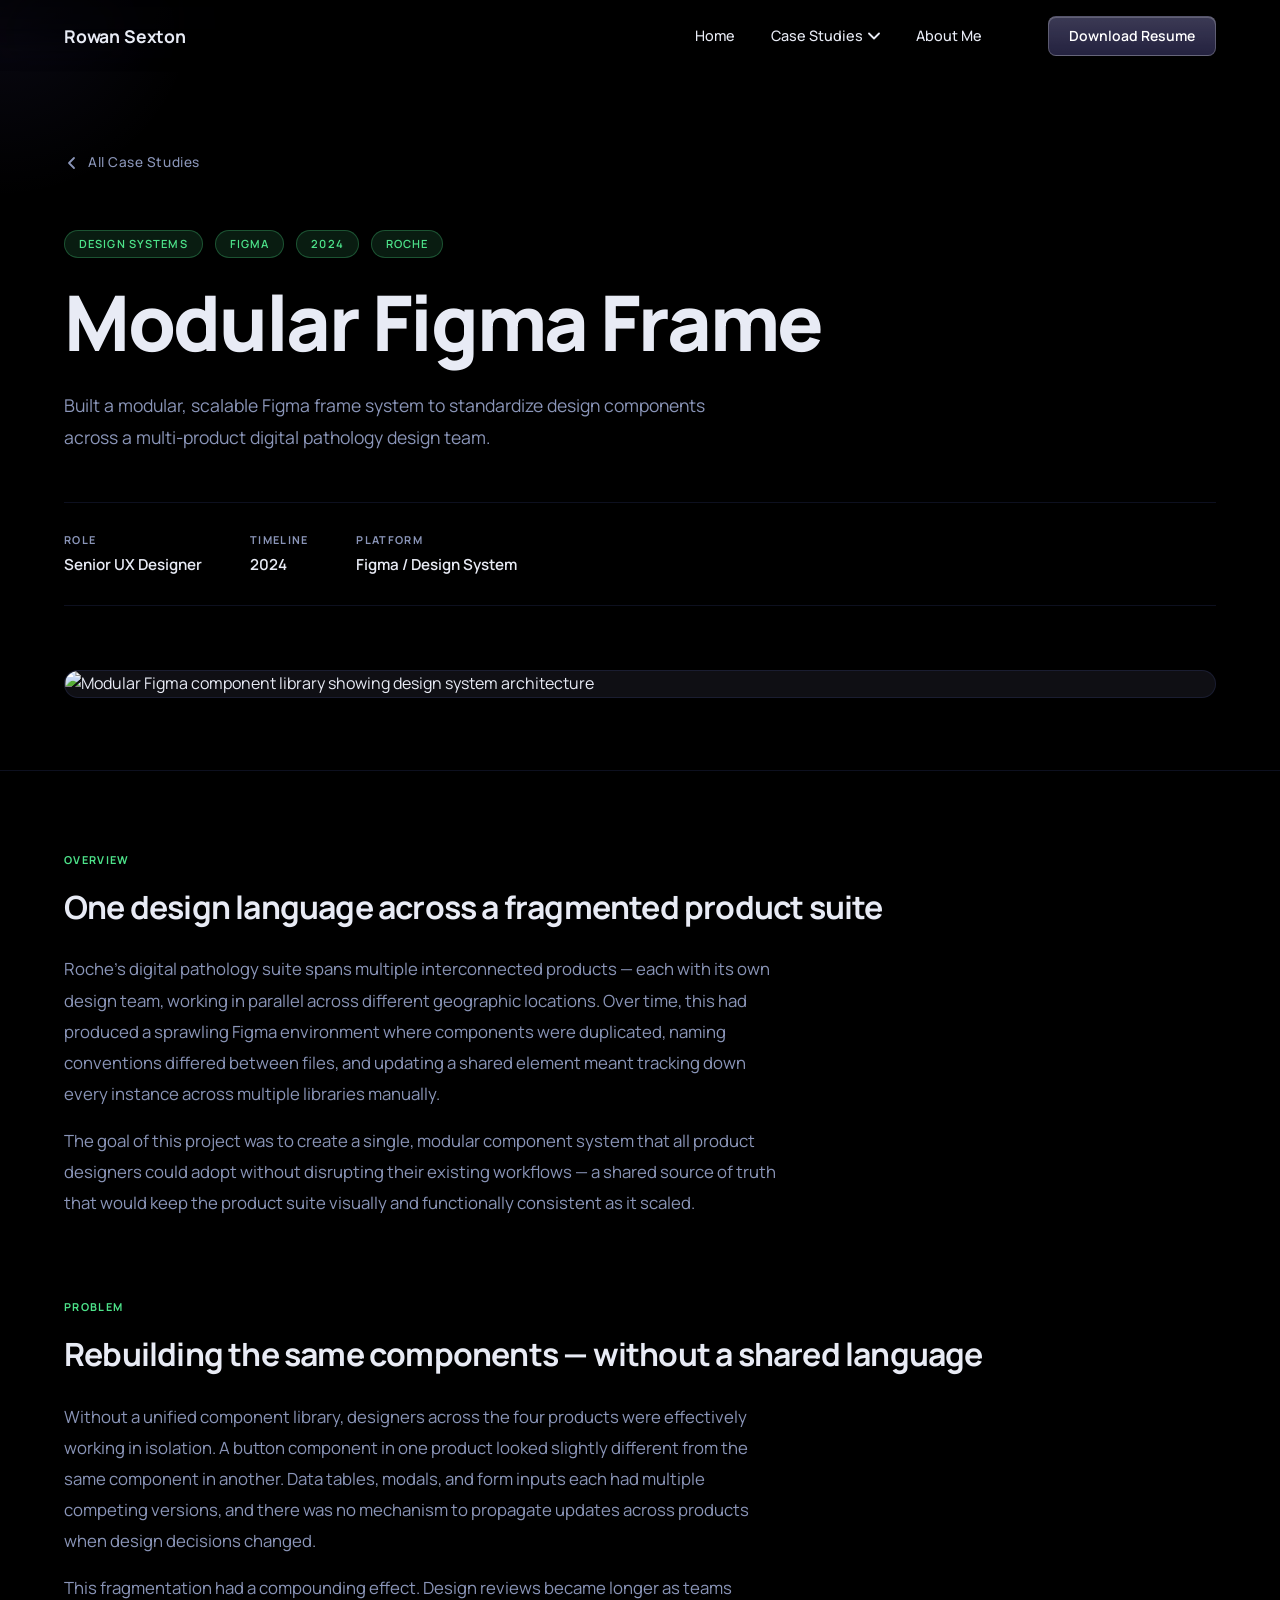
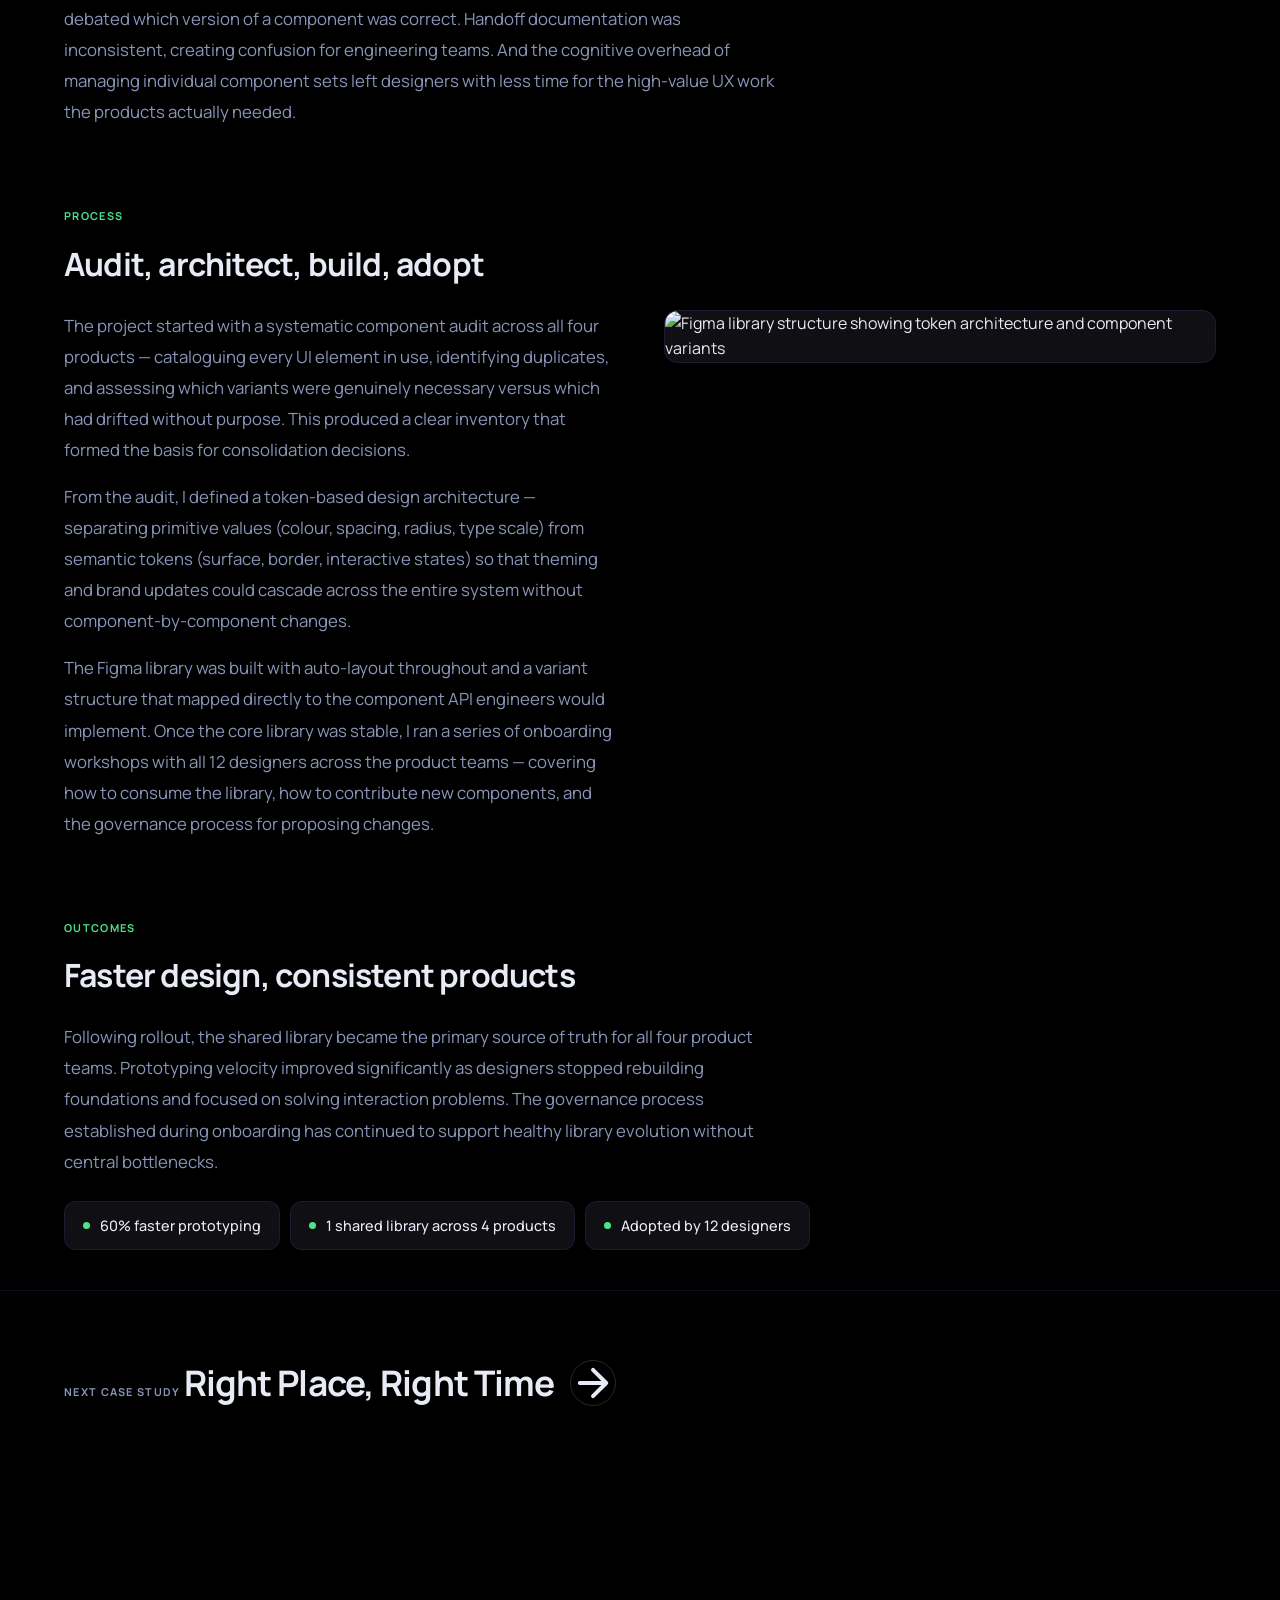
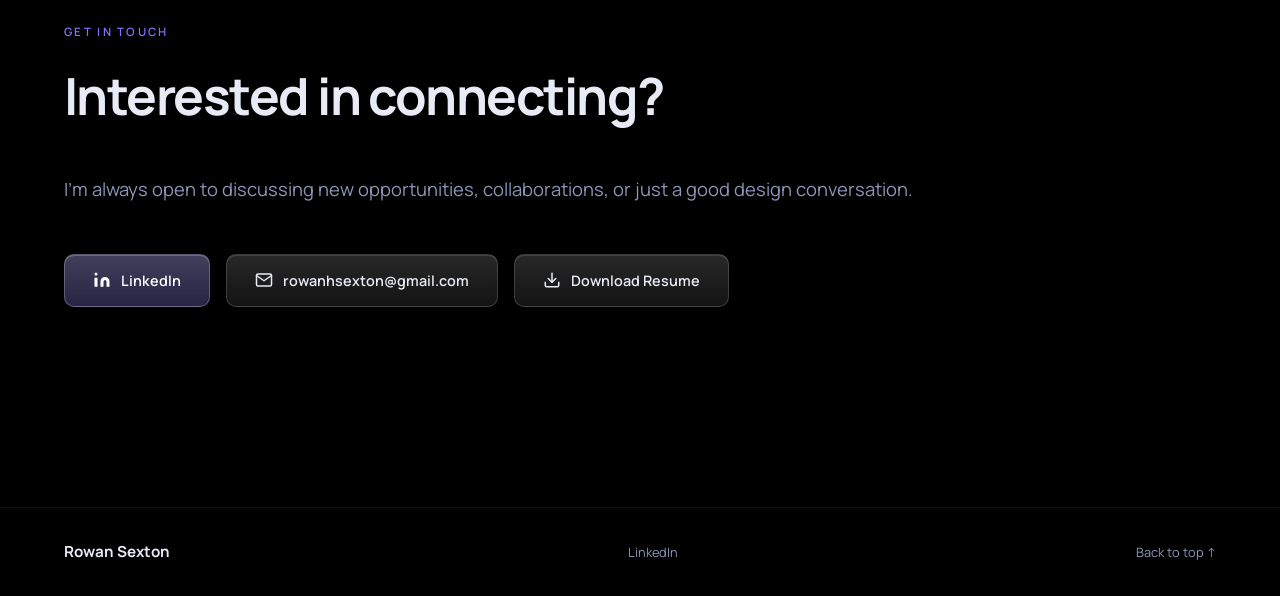
==== cs-modular-figma.html @ 6fe4909d "Initial commit — Rowan Sexton portfolio website" ====
<!DOCTYPE html>
<html lang="en">
<head>
  <meta charset="UTF-8" />
  <meta name="viewport" content="width=device-width, initial-scale=1.0" />
  <title>Modular Figma Frame — Rowan Sexton</title>
  <link rel="preconnect" href="https://fonts.googleapis.com" />
  <link rel="preconnect" href="https://fonts.gstatic.com" crossorigin />
  <link href="https://fonts.googleapis.com/css2?family=Manrope:wght@300;400;500;600;700;800&display=swap" rel="stylesheet" />
  <link rel="stylesheet" href="style.css" />
</head>
<body style="--c: #4DE38A;">

  <!-- CURSOR GLOW -->
  <div class="cursor-glow" id="cursorGlow"></div>

  <!-- NAV -->
  <nav id="nav">
    <div class="nav-inner">
      <a href="index.html" class="nav-logo">Rowan Sexton</a>
      <ul class="nav-links">
        <li><a href="index.html" class="nav-link">Home</a></li>
        <li class="nav-dropdown-wrapper">
          <a href="index.html#case-studies" class="nav-link nav-dropdown-trigger active">
            Case Studies
            <svg class="dropdown-chevron" width="12" height="8" viewBox="0 0 12 8" fill="none">
              <path d="M1 1.5l5 5 5-5" stroke="currentColor" stroke-width="1.8" stroke-linecap="round" stroke-linejoin="round"/>
            </svg>
          </a>
          <div class="nav-dropdown">
            <div class="dropdown-inner">
              <a href="cs-roche-image-viewer.html" class="dropdown-item">
                <div class="dropdown-dot" style="background:#7C72FF;"></div>
                <div>
                  <span class="dropdown-item-label">Roche Image Viewer</span>
                  <span class="dropdown-item-meta">UX Leadership · Digital Pathology</span>
                </div>
              </a>
              <a href="cs-modular-figma.html" class="dropdown-item">
                <div class="dropdown-dot" style="background:#4DE38A;"></div>
                <div>
                  <span class="dropdown-item-label">Modular Figma Frame</span>
                  <span class="dropdown-item-meta">Design Systems · Figma</span>
                </div>
              </a>
              <a href="cs-right-place-right-time.html" class="dropdown-item">
                <div class="dropdown-dot" style="background:#00C9F5;"></div>
                <div>
                  <span class="dropdown-item-label">Right Place, Right Time</span>
                  <span class="dropdown-item-meta">Interaction Design · Safety</span>
                </div>
              </a>
              <a href="cs-algorithm-workflows.html" class="dropdown-item">
                <div class="dropdown-dot" style="background:#A09CFF;"></div>
                <div>
                  <span class="dropdown-item-label">Algorithm Workflows</span>
                  <span class="dropdown-item-meta">UX Research · Digital Pathology</span>
                </div>
              </a>
            </div>
          </div>
        </li>
        <li><a href="about.html" class="nav-link">About Me</a></li>
      </ul>
      <a href="https://www.rowanhsexton.com/s/UX-Design-Consultant-Resume-UPDATED-2025-no-pw-7.pdf" target="_blank" rel="noopener" class="btn-resume">Download Resume</a>
      <button class="nav-burger" aria-label="Open menu" id="burger">
        <span></span><span></span><span></span>
      </button>
    </div>
    <div id="navProgress"></div>
    <div class="mobile-menu" id="mobileMenu">
      <a href="index.html" class="mobile-link">Home</a>
      <button class="mobile-link mobile-dropdown-toggle" id="mobileDropdownToggle">
        Case Studies
        <svg class="dropdown-chevron" width="12" height="8" viewBox="0 0 12 8" fill="none">
          <path d="M1 1.5l5 5 5-5" stroke="currentColor" stroke-width="1.8" stroke-linecap="round" stroke-linejoin="round"/>
        </svg>
      </button>
      <div class="mobile-dropdown-list" id="mobileDropdownList">
        <a href="cs-roche-image-viewer.html" class="mobile-sub-link">Roche Image Viewer</a>
        <a href="cs-modular-figma.html" class="mobile-sub-link">Modular Figma Frame</a>
        <a href="cs-right-place-right-time.html" class="mobile-sub-link">Right Place, Right Time</a>
        <a href="cs-algorithm-workflows.html" class="mobile-sub-link">Algorithm Workflows</a>
      </div>
      <a href="about.html" class="mobile-link">About Me</a>
      <a href="https://www.rowanhsexton.com/s/UX-Design-Consultant-Resume-UPDATED-2025-no-pw-7.pdf" target="_blank" rel="noopener" class="mobile-link mobile-resume-link">Download Resume</a>
    </div>
  </nav>

  <main>

    <!-- HERO -->
    <section class="cs-detail-hero">
      <a href="index.html#case-studies" class="cs-detail-back">
        <svg width="16" height="16" viewBox="0 0 16 16" fill="none">
          <path d="M10 3L5 8l5 5" stroke="currentColor" stroke-width="1.8" stroke-linecap="round" stroke-linejoin="round"/>
        </svg>
        All Case Studies
      </a>

      <div class="cs-detail-meta">
        <span class="cs-detail-tag">Design Systems</span>
        <span class="cs-detail-tag">Figma</span>
        <span class="cs-detail-tag">2024</span>
        <span class="cs-detail-tag">Roche</span>
      </div>

      <h1 class="cs-detail-title">Modular Figma Frame</h1>
      <p class="cs-detail-summary">Built a modular, scalable Figma frame system to standardize design components across a multi-product digital pathology design team.</p>

      <div class="cs-detail-stats">
        <div class="cs-detail-stat">
          <span class="cs-detail-stat-label">Role</span>
          <span class="cs-detail-stat-value">Senior UX Designer</span>
        </div>
        <div class="cs-detail-stat">
          <span class="cs-detail-stat-label">Timeline</span>
          <span class="cs-detail-stat-value">2024</span>
        </div>
        <div class="cs-detail-stat">
          <span class="cs-detail-stat-label">Platform</span>
          <span class="cs-detail-stat-value">Figma / Design System</span>
        </div>
      </div>

      <div class="cs-detail-hero-img">
        <img src="https://images.squarespace-cdn.com/content/v1/60b06e9e00df1646f49b349d/2e347240-c70a-4631-8e8d-63bcf49ab799/modular-figmaimage3.png" alt="Modular Figma component library showing design system architecture" />
      </div>
    </section>

    <!-- BODY -->
    <div class="cs-detail-body">

      <!-- OVERVIEW -->
      <div class="cs-body-section reveal">
        <p class="cs-body-label">Overview</p>
        <h2 class="cs-body-title">One design language across a fragmented product suite</h2>
        <div class="cs-body-text">
          <p>Roche's digital pathology suite spans multiple interconnected products — each with its own design team, working in parallel across different geographic locations. Over time, this had produced a sprawling Figma environment where components were duplicated, naming conventions differed between files, and updating a shared element meant tracking down every instance across multiple libraries manually.</p>
          <p>The goal of this project was to create a single, modular component system that all product designers could adopt without disrupting their existing workflows — a shared source of truth that would keep the product suite visually and functionally consistent as it scaled.</p>
        </div>
      </div>

      <!-- PROBLEM -->
      <div class="cs-body-section reveal">
        <p class="cs-body-label">Problem</p>
        <h2 class="cs-body-title">Rebuilding the same components — without a shared language</h2>
        <div class="cs-body-text">
          <p>Without a unified component library, designers across the four products were effectively working in isolation. A button component in one product looked slightly different from the same component in another. Data tables, modals, and form inputs each had multiple competing versions, and there was no mechanism to propagate updates across products when design decisions changed.</p>
          <p>This fragmentation had a compounding effect. Design reviews became longer as teams debated which version of a component was correct. Handoff documentation was inconsistent, creating confusion for engineering teams. And the cognitive overhead of managing individual component sets left designers with less time for the high-value UX work the products actually needed.</p>
        </div>
      </div>

      <!-- PROCESS -->
      <div class="cs-body-section reveal">
        <p class="cs-body-label">Process</p>
        <h2 class="cs-body-title">Audit, architect, build, adopt</h2>
        <div class="cs-two-col">
          <div class="cs-body-text">
            <p>The project started with a systematic component audit across all four products — cataloguing every UI element in use, identifying duplicates, and assessing which variants were genuinely necessary versus which had drifted without purpose. This produced a clear inventory that formed the basis for consolidation decisions.</p>
            <p>From the audit, I defined a token-based design architecture — separating primitive values (colour, spacing, radius, type scale) from semantic tokens (surface, border, interactive states) so that theming and brand updates could cascade across the entire system without component-by-component changes.</p>
            <p>The Figma library was built with auto-layout throughout and a variant structure that mapped directly to the component API engineers would implement. Once the core library was stable, I ran a series of onboarding workshops with all 12 designers across the product teams — covering how to consume the library, how to contribute new components, and the governance process for proposing changes.</p>
          </div>
          <div class="cs-detail-img-block">
            <img src="https://images.squarespace-cdn.com/content/v1/60b06e9e00df1646f49b349d/2e347240-c70a-4631-8e8d-63bcf49ab799/modular-figmaimage3.png" alt="Figma library structure showing token architecture and component variants" />
          </div>
        </div>
      </div>

      <!-- OUTCOMES -->
      <div class="cs-body-section reveal">
        <p class="cs-body-label">Outcomes</p>
        <h2 class="cs-body-title">Faster design, consistent products</h2>
        <div class="cs-body-text">
          <p>Following rollout, the shared library became the primary source of truth for all four product teams. Prototyping velocity improved significantly as designers stopped rebuilding foundations and focused on solving interaction problems. The governance process established during onboarding has continued to support healthy library evolution without central bottlenecks.</p>
        </div>
        <div class="cs-outcomes">
          <div class="cs-outcome-pill">
            <span class="cs-outcome-dot"></span>
            60% faster prototyping
          </div>
          <div class="cs-outcome-pill">
            <span class="cs-outcome-dot"></span>
            1 shared library across 4 products
          </div>
          <div class="cs-outcome-pill">
            <span class="cs-outcome-dot"></span>
            Adopted by 12 designers
          </div>
        </div>
      </div>

    </div>

    <!-- NEXT CASE STUDY -->
    <div class="cs-next">
      <span class="cs-next-label">Next Case Study</span>
      <a href="cs-right-place-right-time.html" class="cs-next-link" style="--c: #00C9F5;">
        Right Place, Right Time
        <svg class="cs-next-arrow" width="20" height="20" viewBox="0 0 20 20" fill="none">
          <path d="M4 10h12M10 4l6 6-6 6" stroke="currentColor" stroke-width="1.8" stroke-linecap="round" stroke-linejoin="round"/>
        </svg>
      </a>
    </div>

  </main>

  <div class="page-content">

    <!-- CONTACT -->
    <section id="contact">
      <div class="contact-header">
        <p class="section-eyebrow">Get in touch</p>
        <h2>Interested in connecting?</h2>
      </div>
      <div class="contact-inner reveal">
        <p class="contact-sub">I'm always open to discussing new opportunities, collaborations, or just a good design conversation.</p>
        <div class="contact-links">
          <a href="http://LinkedIn.com/in/rowan-sexton" target="_blank" rel="noopener" class="contact-btn">
            <svg width="18" height="18" viewBox="0 0 24 24" fill="currentColor"><path d="M16 8a6 6 0 0 1 6 6v7h-4v-7a2 2 0 0 0-2-2 2 2 0 0 0-2 2v7h-4v-7a6 6 0 0 1 6-6z"/><rect x="2" y="9" width="4" height="12"/><circle cx="4" cy="4" r="2"/></svg>
            LinkedIn
          </a>
          <a href="mailto:rowanhsexton@gmail.com" class="contact-btn contact-btn--ghost">
            <svg width="18" height="18" viewBox="0 0 24 24" fill="none" stroke="currentColor" stroke-width="2" stroke-linecap="round" stroke-linejoin="round"><path d="M4 4h16c1.1 0 2 .9 2 2v12c0 1.1-.9 2-2 2H4c-1.1 0-2-.9-2-2V6c0-1.1.9-2 2-2z"/><polyline points="22,6 12,13 2,6"/></svg>
            rowanhsexton@gmail.com
          </a>
          <a href="https://www.rowanhsexton.com/s/UX-Design-Consultant-Resume-UPDATED-2025-no-pw-7.pdf" target="_blank" rel="noopener" class="contact-btn contact-btn--ghost">
            <svg width="18" height="18" viewBox="0 0 24 24" fill="none" stroke="currentColor" stroke-width="2" stroke-linecap="round" stroke-linejoin="round"><path d="M21 15v4a2 2 0 0 1-2 2H5a2 2 0 0 1-2-2v-4"/><polyline points="7 10 12 15 17 10"/><line x1="12" y1="15" x2="12" y2="3"/></svg>
            Download Resume
          </a>
        </div>
      </div>
    </section>

    <!-- FOOTER -->
    <footer id="footer">
      <div class="footer-inner">
        <span class="footer-logo">Rowan Sexton</span>
        <div class="footer-links">
          <a href="http://LinkedIn.com/in/rowan-sexton" target="_blank" rel="noopener" class="footer-social">LinkedIn</a>
        </div>
        <a href="#" class="footer-top">Back to top ↑</a>
      </div>
    </footer>

  </div>

  <script src="main.js"></script>
  <script>!function(){var u=window.UnicornStudio;if(u&&u.init){if(document.readyState==="loading"){document.addEventListener("DOMContentLoaded",function(){u.init()})}else{u.init()}}else{window.UnicornStudio={isInitialized:!1};var i=document.createElement("script");i.src="https://cdn.jsdelivr.net/gh/hiunicornstudio/unicornstudio.js@v2.1.4/dist/unicornStudio.umd.js",i.onload=function(){if(document.readyState==="loading"){document.addEventListener("DOMContentLoaded",function(){UnicornStudio.init()})}else{UnicornStudio.init()}},(document.head||document.body).appendChild(i)}}();</script>

</body>
</html>
---- style.css ----
/* =============================================
   ROWAN SEXTON — PORTFOLIO
   style.css
   ============================================= */

/* --- RESET & BASE --- */
*, *::before, *::after { box-sizing: border-box; margin: 0; padding: 0; }

:root {
  --bg:        #000000;
  --bg-card:   rgba(20,20,26,0.78);
  --bg-card2:  rgba(26,26,32,0.86);
  --border:    rgba(110,130,255,0.12);
  --text:      #E8EBF5;
  --text-muted:#8A95B8;
  --accent:    #7C72FF;
  --accent2:   #00C9F5;
  --accent3:   #4DE38A;
  --nav-h:     72px;
  --radius:    20px;
  --radius-sm: 12px;
  --transition:0.25s cubic-bezier(0.2,0,0,1);
  --spring:    0.6s cubic-bezier(0.16,1,0.3,1);
}

html { scroll-behavior: smooth; font-size: 16px; }

body {
  background: var(--bg);
  color: var(--text);
  font-family: 'Manrope', sans-serif;
  line-height: 1.6;
  overflow-x: hidden;
  -webkit-font-smoothing: antialiased;
}

/* Unicorn Studio scene — hero section background only */
.unicorn-bg {
  position: absolute;
  inset: 0;
  width: 100%;
  height: 100%;
  z-index: 0;
  pointer-events: all;
}

/* Hide Unicorn Studio badge */
.unicorn-bg a[href*="unicorn"],
[data-us-project] > *:not(canvas) {
  display: none !important;
}

.page-content {
  position: relative;
  z-index: 1;
  background: var(--bg);
}

a { color: inherit; text-decoration: none; }
ul { list-style: none; }
img { display: block; max-width: 100%; }

/* --- CURSOR GLOW --- */
.cursor-glow {
  pointer-events: none;
  position: fixed;
  width: 400px;
  height: 400px;
  border-radius: 50%;
  background: radial-gradient(circle, rgba(124,114,255,0.08) 0%, transparent 70%);
  transform: translate(-50%, -50%);
  transition: left 0.08s, top 0.08s;
  z-index: 0;
}

/* --- NAV --- */
#nav {
  position: fixed;
  top: 0; left: 0; right: 0;
  z-index: 100;
  transition: box-shadow var(--transition);
}

/* Gradient background on pseudo-element so nav content stays 100% opaque.
   More transparent so page content scrolling underneath shows through. */
#nav::before {
  content: '';
  position: absolute;
  inset: 0;
  background: linear-gradient(to bottom, rgba(0,0,0,0.55) 0%, rgba(0,0,0,0.1) 100%);
  backdrop-filter: blur(60px) saturate(200%);
  -webkit-backdrop-filter: blur(60px) saturate(200%);
  -webkit-mask-image: linear-gradient(to bottom, black 40%, transparent 100%);
  mask-image: linear-gradient(to bottom, black 40%, transparent 100%);
  z-index: -1;
  pointer-events: none;
  transition: opacity var(--transition);
}

/* Scroll progress bar — fills along the bottom edge of the nav */
#navProgress {
  position: absolute;
  bottom: 0;
  left: 0;
  height: 2px;
  width: 0%;
  background: linear-gradient(to right, var(--accent), var(--accent2), var(--accent3));
  pointer-events: none;
  z-index: 1;
}

#nav.scrolled {}

.nav-inner {
  padding: 0 5vw;
  height: var(--nav-h);
  display: flex;
  align-items: center;
  gap: 40px;
}

.nav-logo {
  font-family: 'Manrope', sans-serif;
  font-weight: 700;
  font-size: 1.1rem;
  letter-spacing: -0.01em;
  color: var(--text);
  white-space: nowrap;
  transition: color var(--transition);
}
.nav-logo:hover { color: var(--accent); }

.nav-links {
  display: flex;
  align-items: center;
  gap: 8px;
  margin-left: auto;
}

.nav-link {
  padding: 6px 14px;
  font-size: 0.9rem;
  font-weight: 500;
  color: var(--text);
  border-radius: 8px;
  transition: color var(--transition), background var(--transition);
  display: flex;
  align-items: center;
  gap: 5px;
}
.nav-link:hover,
.nav-link.active { color: var(--text); background: rgba(255,255,255,0.06); }

/* Dropdown chevron */
.dropdown-chevron {
  transition: transform var(--transition);
  flex-shrink: 0;
}

/* Dropdown wrapper */
.nav-dropdown-wrapper {
  position: relative;
}
.nav-dropdown-wrapper:hover .dropdown-chevron {
  transform: rotate(180deg);
}
.nav-dropdown-wrapper:hover .nav-dropdown {
  opacity: 1;
  transform: translateX(-50%) translateY(0);
  pointer-events: all;
  visibility: visible;
}

.nav-dropdown {
  position: absolute;
  top: 100%;
  left: 50%;
  /* Bridge the gap with padding so mouse-move doesn't dismiss the dropdown */
  padding-top: 14px;
  transform: translateX(-50%) translateY(-8px);
  opacity: 0;
  pointer-events: none;
  visibility: hidden;
  transition: opacity var(--transition), transform var(--transition);
  min-width: 240px;
}

/* Arrow — sits inside the padding gap */
.nav-dropdown::before {
  content: '';
  position: absolute;
  top: 8px;
  left: 50%;
  transform: translateX(-50%);
  border-left: 6px solid transparent;
  border-right: 6px solid transparent;
  border-bottom: 6px solid rgba(0,0,0,0.96);
}

.dropdown-inner {
  background: rgba(12,12,14,0.92);
  backdrop-filter: blur(24px);
  -webkit-backdrop-filter: blur(24px);
  border: 1px solid var(--border);
  border-radius: var(--radius);
  padding: 8px;
  box-shadow: 0 20px 60px rgba(0,0,0,0.6);
  display: flex;
  flex-direction: column;
  gap: 2px;
}

.dropdown-item {
  display: flex;
  align-items: center;
  gap: 12px;
  padding: 10px 12px;
  border-radius: 8px;
  transition: background var(--transition);
}
.dropdown-item:hover { background: rgba(255,255,255,0.06); }

.dropdown-dot {
  width: 8px;
  height: 8px;
  border-radius: 50%;
  flex-shrink: 0;
}

.dropdown-item-label {
  display: block;
  font-size: 0.875rem;
  font-weight: 500;
  color: var(--text);
}
.dropdown-item-meta {
  display: block;
  font-size: 0.75rem;
  color: var(--text-muted);
  margin-top: 1px;
}

/* Resume CTA */
.btn-resume {
  margin-left: 12px;
  padding: 8px 20px;
  background:
    linear-gradient(to bottom, rgba(255,255,255,0.14) 0%, rgba(255,255,255,0.04) 100%),
    rgba(124,114,255,0.22);
  backdrop-filter: blur(24px) saturate(160%);
  -webkit-backdrop-filter: blur(24px) saturate(160%);
  color: #fff;
  font-size: 0.875rem;
  font-weight: 600;
  border-radius: 8px;
  border: 1px solid rgba(255,255,255,0.22);
  box-shadow: inset 0 1px 0 rgba(255,255,255,0.20), 0 4px 20px rgba(0,0,0,0.2);
  transition: background var(--transition), border-color var(--transition), box-shadow var(--transition), transform var(--transition);
  white-space: nowrap;
  flex-shrink: 0;
}
.btn-resume:hover {
  background:
    linear-gradient(to bottom, rgba(255,255,255,0.20) 0%, rgba(255,255,255,0.08) 100%),
    rgba(124,114,255,0.35);
  border-color: rgba(255,255,255,0.32);
  box-shadow: inset 0 1px 0 rgba(255,255,255,0.28), 0 8px 32px rgba(124,114,255,0.3);
  transform: translateY(-1px);
}

/* Burger */
.nav-burger {
  display: none;
  flex-direction: column;
  gap: 5px;
  background: none;
  border: none;
  cursor: pointer;
  padding: 6px;
  margin-left: auto;
}
.nav-burger span {
  display: block;
  width: 22px;
  height: 2px;
  background: var(--text);
  border-radius: 2px;
  transition: transform var(--transition), opacity var(--transition);
}
.nav-burger.open span:nth-child(1) { transform: translateY(7px) rotate(45deg); }
.nav-burger.open span:nth-child(2) { opacity: 0; }
.nav-burger.open span:nth-child(3) { transform: translateY(-7px) rotate(-45deg); }

/* Mobile menu */
.mobile-menu {
  display: none;
  flex-direction: column;
  padding: 16px 24px 24px;
  border-top: 1px solid var(--border);
  gap: 2px;
}
.mobile-menu.open { display: flex; }

.mobile-link {
  display: flex;
  align-items: center;
  justify-content: space-between;
  padding: 12px 14px;
  font-size: 0.95rem;
  font-weight: 500;
  color: var(--text-muted);
  border-radius: 8px;
  background: none;
  border: none;
  cursor: pointer;
  width: 100%;
  text-align: left;
  transition: background var(--transition), color var(--transition);
}
.mobile-link:hover { background: rgba(255,255,255,0.05); color: var(--text); }

.mobile-dropdown-list {
  display: none;
  flex-direction: column;
  padding: 4px 0 4px 28px;
  gap: 2px;
}
.mobile-dropdown-list.open { display: flex; }

.mobile-sub-link {
  padding: 9px 14px;
  font-size: 0.85rem;
  color: var(--text-muted);
  border-radius: 6px;
  transition: background var(--transition), color var(--transition);
}
.mobile-sub-link:hover { background: rgba(255,255,255,0.04); color: var(--text); }

.mobile-resume-link {
  margin-top: 8px;
  background:
    linear-gradient(to bottom, rgba(255,255,255,0.14) 0%, rgba(255,255,255,0.04) 100%),
    rgba(124,114,255,0.22);
  backdrop-filter: blur(24px) saturate(160%);
  -webkit-backdrop-filter: blur(24px) saturate(160%);
  border: 1px solid rgba(255,255,255,0.22);
  box-shadow: inset 0 1px 0 rgba(255,255,255,0.20);
  color: #fff !important;
  border-radius: 8px;
  justify-content: center;
}

/* --- HERO --- */
#hero {
  position: relative;
  min-height: 100vh;
  display: flex;
  align-items: center;
  justify-content: flex-start;
  padding: calc(var(--nav-h) + 80px) 5vw 80px;
  overflow: hidden;
}

/* Hero background is the Unicorn scene — ensure it clips correctly */
#hero {
  background: var(--bg);
  overflow: hidden;
}

/* Gradient at bottom of hero fades Unicorn scene into page background */
#hero::after {
  content: '';
  position: absolute;
  bottom: 0;
  left: 0;
  right: 0;
  height: 280px;
  background: linear-gradient(to bottom, transparent, var(--bg));
  pointer-events: none;
  z-index: 1;
}

.hero-content {
  position: relative;
  z-index: 2;
  max-width: none;
  width: 100%;
  text-align: left;
  pointer-events: none;
}

/* Re-enable pointer events on interactive elements within hero content */
.hero-content a,
.hero-content button {
  pointer-events: all;
}

/* Hero scroll indicator sits above the Unicorn background */
.hero-scroll-indicator {
  z-index: 1;
}

.hero-tag {
  display: inline-flex;
  align-items: center;
  gap: 8px;
  padding: 6px 16px;
  background: rgba(0,201,245,0.1);
  border: 1px solid rgba(0,201,245,0.25);
  border-radius: 100px;
  font-size: 0.8rem;
  font-weight: 500;
  color: var(--accent2);
  margin-bottom: 40px;
}
.hero-tag-dot {
  width: 7px; height: 7px;
  border-radius: 50%;
  background: var(--accent2);
  box-shadow: 0 0 8px var(--accent2);
  animation: pulse 2s ease-in-out infinite;
}
@keyframes pulse {
  0%, 100% { opacity: 1; transform: scale(1); }
  50% { opacity: 0.6; transform: scale(0.8); }
}

.hero-heading {
  font-family: 'Manrope', sans-serif;
  font-size: clamp(3.5rem, 9vw, 9.5rem);
  font-weight: 800;
  line-height: 0.95;
  letter-spacing: -0.04em;
  color: var(--text);
  margin-bottom: 36px;
}

.text-gradient {
  background: linear-gradient(135deg, var(--accent), var(--accent2));
  -webkit-background-clip: text;
  -webkit-text-fill-color: transparent;
  background-clip: text;
}

.hero-bio {
  font-size: 1.25rem;
  color: var(--text-muted);
  line-height: 1.8;
  max-width: none;
  margin: 0 0 20px;
}
.hero-bio strong { color: var(--text); font-weight: 600; }

.highlight-pill {
  display: inline-block;
  padding: 1px 10px;
  background: rgba(124,114,255,0.15);
  border: 1px solid rgba(124,114,255,0.32);
  border-radius: 100px;
  color: #B0AAFF;
  font-weight: 500;
  pointer-events: all;
  transition: background var(--transition), border-color var(--transition);
}
a.highlight-pill:hover {
  background: rgba(124,114,255,0.28);
  border-color: rgba(124,114,255,0.55);
}

.hero-stats {
  display: flex;
  align-items: center;
  gap: 40px;
  margin: 0 0 40px;
}
.hero-stat {
  display: flex;
  align-items: baseline;
  gap: 10px;
}
.hero-stat-value {
  font-family: 'Manrope', sans-serif;
  font-size: 1.35rem;
  font-weight: 800;
  color: var(--accent2);
  letter-spacing: -0.02em;
}
.hero-stat-label {
  font-size: 0.82rem;
  color: var(--text-muted);
  font-weight: 400;
}

.hero-cta {
  display: flex;
  align-items: center;
  gap: 16px;
  justify-content: flex-start;
  flex-wrap: wrap;
}

.btn-primary {
  padding: 14px 32px;
  background:
    linear-gradient(to bottom, rgba(255,255,255,0.16) 0%, rgba(255,255,255,0.04) 100%),
    rgba(124,114,255,0.24);
  backdrop-filter: blur(24px) saturate(160%);
  -webkit-backdrop-filter: blur(24px) saturate(160%);
  color: #fff;
  font-weight: 600;
  font-size: 0.95rem;
  border-radius: 10px;
  border: 1px solid rgba(255,255,255,0.24);
  box-shadow: inset 0 1px 0 rgba(255,255,255,0.22), 0 6px 28px rgba(0,0,0,0.22);
  transition: background var(--transition), border-color var(--transition), box-shadow var(--transition), transform var(--transition);
}
.btn-primary:hover {
  background:
    linear-gradient(to bottom, rgba(255,255,255,0.22) 0%, rgba(255,255,255,0.08) 100%),
    rgba(124,114,255,0.38);
  border-color: rgba(255,255,255,0.34);
  box-shadow: inset 0 1px 0 rgba(255,255,255,0.30), 0 10px 40px rgba(124,114,255,0.32);
  transform: translateY(-2px);
}

.btn-ghost {
  padding: 14px 32px;
  background:
    linear-gradient(to bottom, rgba(255,255,255,0.10) 0%, rgba(255,255,255,0.02) 100%),
    rgba(255,255,255,0.06);
  backdrop-filter: blur(24px) saturate(140%);
  -webkit-backdrop-filter: blur(24px) saturate(140%);
  color: var(--text);
  font-weight: 600;
  font-size: 0.95rem;
  border-radius: 10px;
  border: 1px solid rgba(255,255,255,0.16);
  box-shadow: inset 0 1px 0 rgba(255,255,255,0.12), 0 4px 20px rgba(0,0,0,0.15);
  transition: background var(--transition), border-color var(--transition), box-shadow var(--transition), transform var(--transition);
}
.btn-ghost:hover {
  background:
    linear-gradient(to bottom, rgba(255,255,255,0.16) 0%, rgba(255,255,255,0.05) 100%),
    rgba(255,255,255,0.11);
  border-color: rgba(255,255,255,0.26);
  box-shadow: inset 0 1px 0 rgba(255,255,255,0.20), 0 8px 28px rgba(0,0,0,0.2);
  transform: translateY(-2px);
}

/* Scroll indicator */
.hero-scroll-indicator {
  position: absolute;
  bottom: 32px;
  left: 50%;
  transform: translateX(-50%);
  display: flex;
  flex-direction: column;
  align-items: center;
  gap: 8px;
  opacity: 0.4;
  animation: fadeInUp 1s 1.5s both;
}
.hero-scroll-indicator span {
  font-size: 0.7rem;
  letter-spacing: 0.12em;
  text-transform: uppercase;
  color: var(--text-muted);
}
.scroll-mouse {
  width: 22px; height: 36px;
  border: 1.5px solid var(--text-muted);
  border-radius: 12px;
  display: flex;
  justify-content: center;
  padding-top: 6px;
}
.scroll-wheel {
  width: 3px; height: 7px;
  background: var(--text-muted);
  border-radius: 2px;
  animation: scrollWheel 1.8s ease-in-out infinite;
}
@keyframes scrollWheel {
  0%   { transform: translateY(0); opacity: 1; }
  100% { transform: translateY(10px); opacity: 0; }
}

/* --- SECTION SHARED --- */
section { position: relative; z-index: 1; }

.section-eyebrow {
  font-size: 0.72rem;
  font-weight: 600;
  letter-spacing: 0.2em;
  text-transform: uppercase;
  color: var(--accent);
  margin-bottom: 14px;
}

.section-sub {
  color: var(--text-muted);
  font-size: 1.05rem;
  max-width: 560px;
  margin: 12px auto 0;
}

.section-header {
  position: sticky;
  top: var(--nav-h);
  z-index: 50;
}

.skills-header,
.section-header {
  text-align: left;
  padding: 12px 0 40px;
  margin-bottom: 40px;
}
.skills-header h2,
.section-header h2 {
  font-family: 'Manrope', sans-serif;
  font-size: clamp(2.2rem, 4vw, 3.8rem);
  font-weight: 700;
  letter-spacing: -0.03em;
  color: var(--text);
}

/* --- SKILLS --- */
#skills {
  padding: 120px 5vw;
}

.skills-grid {
  display: grid;
  grid-template-columns: repeat(auto-fit, minmax(240px, 1fr));
  gap: 24px;
}

.skill-category {
  background: var(--bg-card);
  backdrop-filter: blur(16px);
  -webkit-backdrop-filter: blur(16px);
  border: 1px solid var(--border);
  border-radius: var(--radius);
  padding: 36px;
  box-shadow: 0 4px 32px rgba(0,0,0,0.25);
  transition: border-color var(--spring), box-shadow var(--spring), transform var(--spring);
}
.skill-category:hover {
  border-color: rgba(255,255,255,0.18);
  box-shadow: 0 16px 64px rgba(0,0,0,0.45), 0 0 0 1px rgba(124,114,255,0.15);
  transform: translateY(-6px);
}

.skill-cat-header {
  display: flex;
  align-items: center;
  gap: 14px;
  margin-bottom: 20px;
}
.skill-icon {
  width: 44px; height: 44px;
  border-radius: 10px;
  display: flex;
  align-items: center;
  justify-content: center;
  flex-shrink: 0;
}
.skill-cat-header h3 {
  font-family: 'Manrope', sans-serif;
  font-size: 1.15rem;
  font-weight: 700;
  color: var(--text);
}

.skill-list {
  display: flex;
  flex-direction: column;
  gap: 8px;
}
.skill-list li {
  font-size: 0.875rem;
  color: var(--text-muted);
  padding: 6px 0;
  border-bottom: 1px solid var(--border);
  transition: color var(--transition);
}
.skill-list li:last-child { border-bottom: none; }
.skill-category:hover .skill-list li { color: rgba(232,234,240,0.85); }

/* --- CASE STUDIES — sticky stacking cards --- */
:root {
  --cs-header-h: 120px; /* synced with CS_HEADER_H in main.js */
}

#case-studies {
  padding: 120px 0 0;
}

.cs-header {
  position: sticky;
  top: var(--nav-h);
  z-index: 50;
  margin: 0 0 40px;
  padding: 12px 5vw 40px;
}
.cs-header h2 {
  font-family: 'Manrope', sans-serif;
  font-size: clamp(2.2rem, 4vw, 3.8rem);
  font-weight: 700;
  letter-spacing: -0.03em;
  color: var(--text);
  margin-top: 8px;
}

/* Stack container */
.cs-stack {
  width: 80vw;
  margin: 0 auto;
  padding: 0 0 40px;
}

/* Each card sticks at a progressively lower top, creating the stack.
   All cards — including the last — keep margin-bottom so every card
   has its own sticky zone and correctly slides over the one below it. */
.cs-card {
  position: sticky;
  top: calc(var(--nav-h) + var(--cs-header-h) + 24px + var(--i) * 18px);
  z-index: calc(1 + var(--i));
  height: 80vh;
  margin-bottom: 6vh;
  border-radius: 24px;
  overflow: hidden;
  background: var(--bg-card);
  backdrop-filter: blur(20px);
  -webkit-backdrop-filter: blur(20px);
  border: 1px solid color-mix(in srgb, var(--c) 22%, var(--border));
  border-top: 2px solid color-mix(in srgb, var(--c) 45%, transparent);
  box-shadow:
    0 24px 80px rgba(0,0,0,0.5),
    0 0 0 1px rgba(255,255,255,0.04),
    0 0 60px color-mix(in srgb, var(--c) 10%, transparent);
  transform-origin: top center;
  will-change: transform;
  transition:
    border-color var(--spring),
    box-shadow   var(--spring);
}
.cs-card:hover {
  border-color: color-mix(in srgb, var(--c) 55%, transparent);
  border-top-color: color-mix(in srgb, var(--c) 80%, transparent);
  box-shadow:
    0 24px 80px rgba(0,0,0,0.5),
    0 0 0 1px rgba(255,255,255,0.08),
    0 0 100px color-mix(in srgb, var(--c) 22%, transparent);
}

.cs-card-link-wrap {
  display: flex;
  flex-direction: column;
  height: 100%;
  padding: 36px 40px;
  text-decoration: none;
  color: inherit;
  box-sizing: border-box;
}

/* Meta row: year (left) + company (right) */
.cs-meta {
  display: flex;
  justify-content: space-between;
  align-items: center;
  margin-bottom: 14px;
}
.cs-year,
.cs-company {
  font-size: 0.7rem;
  font-weight: 600;
  letter-spacing: 0.1em;
  text-transform: uppercase;
  color: var(--text-muted);
}

/* Color-coded horizontal rule */
.cs-divider {
  height: 1.5px;
  background: color-mix(in srgb, var(--c) 70%, transparent);
  margin-bottom: 24px;
}

/* Title row: product name (left) + rotating arrow (right) */
.cs-title-row {
  display: flex;
  justify-content: space-between;
  align-items: flex-start;
  gap: 20px;
  margin-bottom: 28px;
}
.cs-title {
  font-family: 'Manrope', sans-serif;
  font-size: clamp(1.4rem, 2.4vw, 2.5rem);
  font-weight: 700;
  letter-spacing: -0.025em;
  line-height: 1.15;
  color: var(--text);
  flex: 1;
}

/* Arrow circle — rotates with scroll depth via JS */
.cs-arrow-wrap {
  flex-shrink: 0;
  width: 46px;
  height: 46px;
  border-radius: 50%;
  border: 1.5px solid rgba(255,255,255,0.15);
  display: flex;
  align-items: center;
  justify-content: center;
  color: var(--text);
  transition:
    border-color var(--transition),
    background   var(--transition),
    box-shadow   var(--transition);
}
.cs-card:hover .cs-arrow-wrap {
  border-color: color-mix(in srgb, var(--c) 70%, transparent);
  background:   color-mix(in srgb, var(--c) 12%, transparent);
  box-shadow:   0 0 20px color-mix(in srgb, var(--c) 28%, transparent);
}
/* Default orientation: pointing ↗ (top-right) */
.cs-arrow-icon {
  transform: rotate(-45deg);
}

/* Image area */
.cs-img-placeholder {
  flex: 1;
  min-height: 0;
  border-radius: 14px;
  background: color-mix(in srgb, var(--c) 5%, rgba(255,255,255,0.02));
  border: 1px solid color-mix(in srgb, var(--c) 16%, rgba(255,255,255,0.06));
  overflow: hidden;
}
.cs-img-placeholder img {
  width: 100%;
  height: 100%;
  object-fit: cover;
  opacity: 0.85;
  transition: transform 0.65s cubic-bezier(0.16,1,0.3,1), opacity 0.3s;
  display: block;
}
.cs-card:hover .cs-img-placeholder img {
  transform: scale(1.03);
  opacity: 1;
}

/* --- TESTIMONIALS — scroll-driven horizontal stack --- */

/* Tall section: vertical scroll range drives horizontal card animation */
#testimonials {
  position: relative;
  height: 350vh;
}

/* Sticky viewport: pins at nav bottom while #testimonials scrolls */
.testi-sticky {
  position: sticky;
  top: var(--nav-h);
  height: calc(100vh - var(--nav-h));
  display: flex;
  flex-direction: column;
  align-items: center;
  justify-content: flex-start;
  padding-top: 12px;
  gap: 0;
  overflow: visible;
}

/* Section header inside the sticky viewport */
.testi-header {
  flex-shrink: 0;
  width: 100%;
  margin: 0;
  padding: 0 5vw 40px;
  box-sizing: border-box;
}
.testi-header h2 {
  font-family: 'Manrope', sans-serif;
  font-size: clamp(2.2rem, 4vw, 3.8rem);
  font-weight: 700;
  letter-spacing: -0.03em;
  color: var(--text);
  margin-top: 6px;
}

/* Stage: relative container; JS-positioned cards live here */
.testi-stage {
  flex: none;
  position: relative;
  width: 100%;
  height: 65vh;
  overflow: visible;
}

/* Cards: absolutely positioned — JS drives all transforms */
.testi-card {
  position: absolute;
  top: 50%;
  left: 50%;
  width: 80vw;
  height: 100%;
  background: var(--bg-card);
  backdrop-filter: blur(20px);
  -webkit-backdrop-filter: blur(20px);
  border: 1px solid color-mix(in srgb, var(--c, var(--accent)) 22%, var(--border));
  border-top: 2px solid color-mix(in srgb, var(--c, var(--accent)) 45%, transparent);
  border-radius: 24px;
  padding: 52px 56px 40px;
  display: flex;
  flex-direction: column;
  box-sizing: border-box;
  will-change: transform;
  box-shadow:
    0 24px 80px rgba(0,0,0,0.5),
    0 0 0 1px rgba(255,255,255,0.04),
    0 0 60px color-mix(in srgb, var(--c, var(--accent)) 10%, transparent);
  transition: border-color var(--spring), box-shadow var(--spring);
}

/* Quote mark removed — hidden, quotes added via CSS on body text */
.testi-quote-mark { display: none; }

/* Text body — JS sets font-size dynamically to fill this space exactly */
.testi-body {
  flex: 1;
  min-height: 0;
  overflow: hidden; /* no scroll — binary search guarantees text fits */
  padding-bottom: 16px;
}

.testi-body p {
  font-size: inherit; /* inherits from .testi-body, set by JS */
  color: var(--text-muted);
  line-height: 1.72;
  font-style: italic;
  margin-bottom: 1.25em;
}
.testi-body p:last-child { margin-bottom: 0; }

/* Curly quotes around the full testimonial text */
.testi-body p:first-child::before {
  content: '\201C';
  color: var(--accent);
  font-style: normal;
}
.testi-body p:last-child::after {
  content: '\201D';
  color: var(--accent);
  font-style: normal;
}

/* Attribution row — floated to top via order */
.testi-attribution {
  order: -1;
  flex-shrink: 0;
  display: flex;
  align-items: center;
  gap: 16px;
  padding-bottom: 24px;
  margin-bottom: 4px;
  border-bottom: 1px solid var(--border);
}
/* Avatar removed */
.testi-avatar { display: none; }
.testi-attribution strong {
  display: block;
  font-family: 'Manrope', sans-serif;
  font-size: clamp(1.1rem, 2vw, 1.5rem);
  font-weight: 700;
  color: var(--text);
  letter-spacing: -0.02em;
  line-height: 1.2;
}
.testi-attribution span {
  display: block;
  font-size: clamp(0.9rem, 1.4vw, 1.1rem);
  color: var(--text-muted);
  margin-top: 5px;
}

/* Responsive */
@media (max-width: 768px) {
  .testi-card { padding: 28px 28px 22px; }
}
@media (max-width: 480px) {
  .testi-card { padding: 20px 20px 16px; }
}

/* --- CONTACT --- */
#contact {
  padding: 120px 5vw 200px;
}

.contact-header {
  position: sticky;
  top: var(--nav-h);
  z-index: 50;
  padding: 12px 0 20px;
  margin-bottom: 16px;
}
.contact-header h2 {
  font-family: 'Manrope', sans-serif;
  font-size: clamp(2.2rem, 4vw, 3.8rem);
  font-weight: 700;
  letter-spacing: -0.03em;
  color: var(--text);
  margin-top: 6px;
}

.contact-sub {
  font-size: 1.15rem;
  color: var(--text-muted);
  line-height: 1.75;
  margin-bottom: 48px;
}

.contact-links {
  display: flex;
  gap: 16px;
  justify-content: flex-start;
  flex-wrap: wrap;
}

.contact-btn {
  display: inline-flex;
  align-items: center;
  gap: 10px;
  padding: 14px 28px;
  background:
    linear-gradient(to bottom, rgba(255,255,255,0.16) 0%, rgba(255,255,255,0.04) 100%),
    rgba(124,114,255,0.24);
  backdrop-filter: blur(24px) saturate(160%);
  -webkit-backdrop-filter: blur(24px) saturate(160%);
  color: #fff;
  font-weight: 600;
  font-size: 0.9rem;
  border-radius: 10px;
  border: 1px solid rgba(255,255,255,0.24);
  box-shadow: inset 0 1px 0 rgba(255,255,255,0.22), 0 6px 28px rgba(0,0,0,0.22);
  transition: background var(--transition), border-color var(--transition), box-shadow var(--transition), transform var(--transition);
}
.contact-btn:hover {
  background:
    linear-gradient(to bottom, rgba(255,255,255,0.22) 0%, rgba(255,255,255,0.08) 100%),
    rgba(124,114,255,0.38);
  border-color: rgba(255,255,255,0.34);
  box-shadow: inset 0 1px 0 rgba(255,255,255,0.30), 0 10px 40px rgba(124,114,255,0.32);
  transform: translateY(-2px);
}

.contact-btn--ghost {
  background:
    linear-gradient(to bottom, rgba(255,255,255,0.10) 0%, rgba(255,255,255,0.02) 100%),
    rgba(255,255,255,0.06);
  backdrop-filter: blur(24px) saturate(140%);
  -webkit-backdrop-filter: blur(24px) saturate(140%);
  color: var(--text);
  border: 1px solid rgba(255,255,255,0.16);
  box-shadow: inset 0 1px 0 rgba(255,255,255,0.12), 0 4px 20px rgba(0,0,0,0.15);
}
.contact-btn--ghost:hover {
  background:
    linear-gradient(to bottom, rgba(255,255,255,0.16) 0%, rgba(255,255,255,0.05) 100%),
    rgba(255,255,255,0.11);
  border-color: rgba(255,255,255,0.26);
  box-shadow: inset 0 1px 0 rgba(255,255,255,0.20), 0 8px 28px rgba(0,0,0,0.2);
  color: var(--text);
}

/* --- FOOTER --- */
#footer {
  position: relative;
  z-index: 1;
  border-top: 1px solid var(--border);
  padding: 32px 5vw;
}
.footer-inner {
  display: flex;
  align-items: center;
  justify-content: space-between;
  flex-wrap: wrap;
  gap: 12px;
}
.footer-logo {
  font-family: 'Manrope', sans-serif;
  font-weight: 700;
  font-size: 0.95rem;
  color: var(--text);
}
.footer-copy {
  font-size: 0.8rem;
  color: var(--text-muted);
}
.footer-top {
  font-size: 0.8rem;
  color: var(--text-muted);
  transition: color var(--transition);
}
.footer-top:hover { color: var(--accent); }

.footer-links { display: flex; gap: 16px; }
.footer-social {
  font-size: 0.8rem;
  color: var(--text-muted);
  transition: color var(--transition);
}
.footer-social:hover { color: var(--accent); }

/* --- SCROLL REVEAL --- */
.reveal {
  opacity: 0;
  transform: translateY(48px);
  transition: opacity 0.9s cubic-bezier(0.16,1,0.3,1), transform 0.9s cubic-bezier(0.16,1,0.3,1);
}
.reveal.visible {
  opacity: 1;
  transform: translateY(0);
}

/* Stagger children */
.skills-grid .reveal:nth-child(1) { transition-delay: 0.05s; }
.skills-grid .reveal:nth-child(2) { transition-delay: 0.12s; }
.skills-grid .reveal:nth-child(3) { transition-delay: 0.19s; }
.skills-grid .reveal:nth-child(4) { transition-delay: 0.26s; }

/* Section header for case studies */
#case-studies .cs-header.reveal {
  /* uses standard .reveal styles */
}

@keyframes fadeInUp {
  from { opacity: 0; transform: translateY(16px); }
  to   { opacity: 1; transform: translateY(0); }
}

/* --- STICKY CTA BUTTON --- */
.sticky-cta {
  position: fixed;
  bottom: 32px;
  left: 50%;
  transform: translateX(-50%);
  z-index: 90;
  padding: 12px 28px;
  background:
    linear-gradient(to bottom, rgba(255,255,255,0.12) 0%, rgba(255,255,255,0.03) 100%),
    rgba(255,255,255,0.08);
  backdrop-filter: blur(24px) saturate(150%);
  -webkit-backdrop-filter: blur(24px) saturate(150%);
  box-shadow: inset 0 1px 0 rgba(255,255,255,0.18), 0 4px 24px rgba(0,0,0,0.2);
  color: var(--text);
  font-family: 'Manrope', sans-serif;
  font-size: 0.875rem;
  font-weight: 600;
  letter-spacing: 0.04em;
  border: 1px solid rgba(255,255,255,0.18);
  border-radius: 100px;
  cursor: pointer;
  transition:
    background var(--transition),
    border-color var(--transition),
    transform 0.4s cubic-bezier(0.16,1,0.3,1),
    opacity 0.4s ease;
  white-space: nowrap;
}
.sticky-cta:hover {
  background:
    linear-gradient(to bottom, rgba(255,255,255,0.18) 0%, rgba(255,255,255,0.06) 100%),
    rgba(255,255,255,0.14);
  border-color: rgba(255,255,255,0.28);
  box-shadow: inset 0 1px 0 rgba(255,255,255,0.26), 0 8px 32px rgba(0,0,0,0.25);
  transform: translateX(-50%) translateY(-3px);
}
/* Label swap animation */
.sticky-cta.swap {
  opacity: 0;
  transform: translateX(-50%) translateY(6px);
}

/* --- RESPONSIVE --- */
/* Mobile — 768px and below */
@media (max-width: 768px) {
  .nav-links, .btn-resume { display: none; }
  .nav-burger { display: flex; }

  #hero { padding: calc(var(--nav-h) + 40px) 5vw 60px; }
  .hero-heading { font-size: 2.6rem; }

  #skills { padding: 70px 5vw; }
  .skills-grid { grid-template-columns: 1fr; }

  #case-studies { padding: 70px 0 0; }
  .cs-header { padding: 8px 5vw 16px; margin-bottom: 24px; }
  :root { --cs-header-h: 80px; }
  .cs-stack { width: 90vw; }
  .cs-card { height: 70vh; margin-bottom: 5vh; }
  .cs-card-link-wrap { padding: 24px 24px; }
  .cs-title { font-size: 1.3rem; }
  .cs-arrow-wrap { width: 38px; height: 38px; }

  #testimonials { height: 300vh; }
  .testi-stage { height: 60vh; }
  .testi-card { width: 90vw; padding: 28px 28px 22px; }
  .testi-body p { font-size: 0.95rem; }

  #contact { padding: 70px 5vw; }
  #footer { padding: 32px 5vw; }
  .footer-inner { flex-direction: column; align-items: flex-start; gap: 8px; }
}

@media (max-width: 480px) {
  .hero-heading { font-size: 2rem; }
  .hero-bio { font-size: 0.95rem; }
  .cs-card { height: 65vh; }
  .cs-card-link-wrap { padding: 20px 20px; }
  .cs-title { font-size: 1.15rem; }
  .cs-arrow-wrap { width: 34px; height: 34px; }
  #testimonials { height: 280vh; }
  .testi-stage { height: 55vh; }
  .testi-card { width: 92vw; padding: 20px 20px 16px; }
  .testi-body p { font-size: 0.85rem; }
}

/* =============================================
   CASE STUDY DETAIL PAGES
   ============================================= */

.cs-detail-hero {
  padding: calc(var(--nav-h) + 80px) 5vw 72px;
  border-bottom: 1px solid var(--border);
}
.cs-detail-back {
  display: inline-flex;
  align-items: center;
  gap: 8px;
  color: var(--text-muted);
  text-decoration: none;
  font-size: 0.85rem;
  font-weight: 500;
  letter-spacing: 0.04em;
  margin-bottom: 56px;
  transition: color var(--transition);
}
.cs-detail-back:hover { color: var(--text); }
.cs-detail-back svg { transition: transform var(--transition); }
.cs-detail-back:hover svg { transform: translateX(-3px); }

.cs-detail-meta {
  display: flex;
  align-items: center;
  gap: 12px;
  margin-bottom: 24px;
  flex-wrap: wrap;
}
.cs-detail-tag {
  font-size: 0.7rem;
  font-weight: 600;
  letter-spacing: 0.1em;
  text-transform: uppercase;
  color: var(--c, var(--accent));
  background: color-mix(in srgb, var(--c, var(--accent)) 12%, transparent);
  border: 1px solid color-mix(in srgb, var(--c, var(--accent)) 28%, transparent);
  border-radius: 100px;
  padding: 4px 14px;
}
.cs-detail-title {
  font-family: 'Manrope', sans-serif;
  font-size: clamp(2.8rem, 6vw, 6rem);
  font-weight: 800;
  letter-spacing: -0.03em;
  line-height: 1.05;
  color: var(--text);
  margin-bottom: 28px;
}
.cs-detail-summary {
  font-size: 1.1rem;
  color: var(--text-muted);
  line-height: 1.8;
  max-width: 680px;
  margin-bottom: 48px;
}
.cs-detail-stats {
  display: flex;
  gap: 48px;
  flex-wrap: wrap;
  padding: 28px 0;
  border-top: 1px solid var(--border);
  border-bottom: 1px solid var(--border);
  margin-bottom: 64px;
}
.cs-detail-stat { display: flex; flex-direction: column; gap: 5px; }
.cs-detail-stat-label {
  font-size: 0.68rem;
  font-weight: 700;
  letter-spacing: 0.12em;
  text-transform: uppercase;
  color: var(--text-muted);
}
.cs-detail-stat-value {
  font-size: 0.95rem;
  font-weight: 600;
  color: var(--text);
}
.cs-detail-hero-img {
  width: 100%;
  border-radius: 16px;
  overflow: hidden;
  border: 1px solid var(--border);
  background: var(--bg-card);
}
.cs-detail-hero-img img {
  width: 100%;
  height: auto;
  display: block;
  object-fit: cover;
}

/* Body */
.cs-detail-body {
  padding: 80px 5vw 40px;
  display: flex;
  flex-direction: column;
  gap: 80px;
}
.cs-body-section {}
.cs-body-label {
  font-size: 0.68rem;
  font-weight: 700;
  letter-spacing: 0.12em;
  text-transform: uppercase;
  color: var(--c, var(--accent));
  margin-bottom: 14px;
}
.cs-body-title {
  font-family: 'Manrope', sans-serif;
  font-size: clamp(1.5rem, 2.5vw, 2.2rem);
  font-weight: 700;
  letter-spacing: -0.025em;
  color: var(--text);
  margin-bottom: 20px;
}
.cs-body-text {
  font-size: 1.05rem;
  color: var(--text-muted);
  line-height: 1.85;
  max-width: 720px;
}
.cs-body-text p + p { margin-top: 16px; }

.cs-two-col {
  display: grid;
  grid-template-columns: 1fr 1fr;
  gap: 48px;
  align-items: start;
}

.cs-outcomes {
  display: flex;
  flex-wrap: wrap;
  gap: 10px;
  margin-top: 24px;
}
.cs-outcome-pill {
  display: flex;
  align-items: center;
  gap: 10px;
  padding: 12px 18px;
  background: var(--bg-card);
  border: 1px solid var(--border);
  border-radius: 12px;
  font-size: 0.9rem;
  font-weight: 500;
  color: var(--text);
}
.cs-outcome-dot {
  width: 7px;
  height: 7px;
  border-radius: 50%;
  background: var(--c, var(--accent));
  flex-shrink: 0;
}

.cs-detail-img-block {
  width: 100%;
  border-radius: 14px;
  overflow: hidden;
  border: 1px solid var(--border);
  background: var(--bg-card);
}
.cs-detail-img-block img {
  width: 100%;
  height: auto;
  display: block;
}

/* Next CS */
.cs-next {
  padding: 64px 5vw 80px;
  border-top: 1px solid var(--border);
}
.cs-next-label {
  font-size: 0.68rem;
  font-weight: 700;
  letter-spacing: 0.12em;
  text-transform: uppercase;
  color: var(--text-muted);
  margin-bottom: 20px;
}
.cs-next-link {
  display: inline-flex;
  align-items: center;
  gap: 16px;
  text-decoration: none;
  color: var(--text);
  font-family: 'Manrope', sans-serif;
  font-size: clamp(1.4rem, 3vw, 2.2rem);
  font-weight: 700;
  letter-spacing: -0.025em;
  transition: gap var(--transition);
}
.cs-next-link:hover { gap: 24px; }
.cs-next-arrow {
  width: 46px;
  height: 46px;
  border-radius: 50%;
  border: 1.5px solid rgba(255,255,255,0.15);
  display: flex;
  align-items: center;
  justify-content: center;
  flex-shrink: 0;
}

.cs-process-steps {
  display: grid;
  grid-template-columns: repeat(5, 1fr);
  gap: 2px;
  margin-top: 32px;
}
.cs-process-step {
  background: var(--bg-card);
  border: 1px solid var(--border);
  border-radius: 12px;
  padding: 24px 20px;
  display: flex;
  flex-direction: column;
  gap: 8px;
}
.cs-process-num {
  font-family: 'Manrope', sans-serif;
  font-size: 0.7rem;
  font-weight: 700;
  letter-spacing: 0.1em;
  color: var(--c, var(--accent));
}
.cs-process-name {
  font-size: 0.95rem;
  font-weight: 700;
  color: var(--text);
}
.cs-process-desc {
  font-size: 0.82rem;
  color: var(--text-muted);
  line-height: 1.6;
  margin: 0;
}

@media (max-width: 900px) {
  .cs-process-steps { grid-template-columns: repeat(3, 1fr); }
}
@media (max-width: 768px) {
  .cs-two-col { grid-template-columns: 1fr; gap: 32px; }
  .cs-detail-stats { gap: 28px; }
  .cs-detail-body { padding: 48px 5vw 32px; gap: 56px; }
  .cs-process-steps { grid-template-columns: repeat(2, 1fr); }
}

/* =============================================
   ABOUT PAGE
   ============================================= */

#about-hero {
  position: relative;
  background: var(--bg);
  overflow: hidden;
}
#about-hero::after {
  content: '';
  position: absolute;
  bottom: 0;
  left: 0;
  right: 0;
  height: 280px;
  background: linear-gradient(to bottom, transparent, var(--bg));
  pointer-events: none;
  z-index: 1;
}

.about-hero {
  position: relative;
  z-index: 2;
  min-height: calc(100vh - var(--nav-h));
  display: grid;
  grid-template-columns: 340px 1fr;
  gap: 80px;
  align-items: center;
  padding: calc(var(--nav-h) + 64px) 5vw 80px;
}

.about-photo-wrap {
  position: relative;
}
.about-photo-wrap::before {
  content: '';
  position: absolute;
  inset: -3px;
  border-radius: 23px;
  background: linear-gradient(135deg, var(--accent), var(--accent2));
  z-index: 0;
}
.about-photo {
  position: relative;
  z-index: 1;
  width: 100%;
  aspect-ratio: 3 / 4;
  object-fit: cover;
  object-position: top;
  border-radius: 20px;
  display: block;
}

.about-intro { max-width: 580px; }
.about-intro .section-eyebrow { margin-bottom: 12px; }
.about-intro h1 {
  font-family: 'Manrope', sans-serif;
  font-size: clamp(2rem, 4vw, 3.2rem);
  font-weight: 800;
  letter-spacing: -0.03em;
  color: var(--text);
  line-height: 1.1;
  margin-bottom: 24px;
}
.about-intro p {
  font-size: 1.05rem;
  color: var(--text-muted);
  line-height: 1.8;
  margin-bottom: 16px;
}
.about-intro p:last-of-type { margin-bottom: 32px; }

.about-cta {
  display: flex;
  gap: 14px;
  flex-wrap: wrap;
}

/* --- About content sections --- */
.about-content {
  position: relative;
  z-index: 1;
  padding: 0 5vw 100px;
  display: flex;
  flex-direction: column;
  gap: 72px;
}

.about-block-title {
  font-family: 'Manrope', sans-serif;
  font-size: 1.4rem;
  font-weight: 700;
  color: var(--text);
  letter-spacing: -0.02em;
  margin-bottom: 28px;
  display: flex;
  align-items: center;
  gap: 12px;
}
.about-block-title::after {
  content: '';
  flex: 1;
  height: 1px;
  background: var(--border);
}

/* Education */
.edu-list {
  display: flex;
  flex-direction: column;
  gap: 14px;
}
.edu-item {
  display: flex;
  align-items: center;
  gap: 20px;
  background: var(--bg-card);
  border: 1px solid var(--border);
  border-radius: var(--radius);
  padding: 22px 26px;
  transition: border-color var(--transition), transform var(--transition);
}
.edu-item:hover {
  border-color: rgba(255,255,255,0.13);
  transform: translateX(5px);
}
.edu-icon {
  width: 48px; height: 48px;
  border-radius: 12px;
  display: flex;
  align-items: center;
  justify-content: center;
  flex-shrink: 0;
  font-size: 1.4rem;
}
.edu-degree {
  font-family: 'Manrope', sans-serif;
  font-size: 0.95rem;
  font-weight: 700;
  color: var(--text);
  line-height: 1.3;
}
.edu-school {
  font-size: 0.8rem;
  color: var(--text-muted);
  margin-top: 4px;
}
.edu-gpa {
  margin-left: auto;
  font-size: 0.75rem;
  font-weight: 600;
  color: var(--accent2);
  background: rgba(77,227,138,0.1);
  border: 1px solid rgba(77,227,138,0.2);
  border-radius: 100px;
  padding: 3px 12px;
  flex-shrink: 0;
}

/* Photo gallery */
.about-photos-grid {
  columns: 3;
  column-gap: 10px;
}
.about-photo-item {
  break-inside: avoid;
  margin-bottom: 10px;
  border-radius: 14px;
  overflow: hidden;
  position: relative;
  display: block;
}
.about-photo-item img {
  width: 100%;
  display: block;
  transition: transform 0.4s ease;
}
.about-photo-item:hover img {
  transform: scale(1.03);
}
.about-photo-caption {
  position: absolute;
  bottom: 0;
  left: 0;
  right: 0;
  padding: 28px 14px 12px;
  background: linear-gradient(to top, rgba(0,0,0,0.72), transparent);
  font-size: 0.78rem;
  font-weight: 500;
  color: rgba(255,255,255,0.9);
  pointer-events: none;
}
@media (max-width: 768px) {
  .about-photos-grid { columns: 2; }
}
@media (max-width: 480px) {
  .about-photos-grid { columns: 1; }
}

/* Interests */
.interests-grid {
  display: flex;
  flex-wrap: wrap;
  gap: 10px;
}
.interest-chip {
  padding: 9px 18px;
  background: var(--bg-card);
  border: 1px solid var(--border);
  border-radius: 100px;
  font-size: 0.875rem;
  color: var(--text-muted);
  transition: border-color var(--transition), color var(--transition), background var(--transition), transform var(--transition);
  cursor: default;
}
.interest-chip:hover {
  border-color: rgba(255,255,255,0.15);
  color: var(--text);
  background: rgba(255,255,255,0.05);
  transform: translateY(-2px);
}

/* About block wrapper */
.about-block { width: 100%; }

/* Skills grid on about page — same as index but no max-width clipping */
.about-content .skills-grid {
  grid-template-columns: repeat(auto-fit, minmax(220px, 1fr));
}

/* About page responsive */
@media (max-width: 900px) {
  .about-hero {
    grid-template-columns: 1fr;
    gap: 40px;
    padding: calc(var(--nav-h) + 40px) 5vw 60px;
  }
  .about-photo-wrap { max-width: 280px; }
  .about-content { padding: 0 5vw 80px; }
}
@media (max-width: 768px) {
  .about-hero { padding: calc(var(--nav-h) + 32px) 5vw 48px; }
  .about-content { padding: 0 5vw 60px; gap: 48px; }
}
@media (max-width: 480px) {
  .about-intro h1 { font-size: 1.9rem; }
  .about-photo-wrap { max-width: 220px; }
}
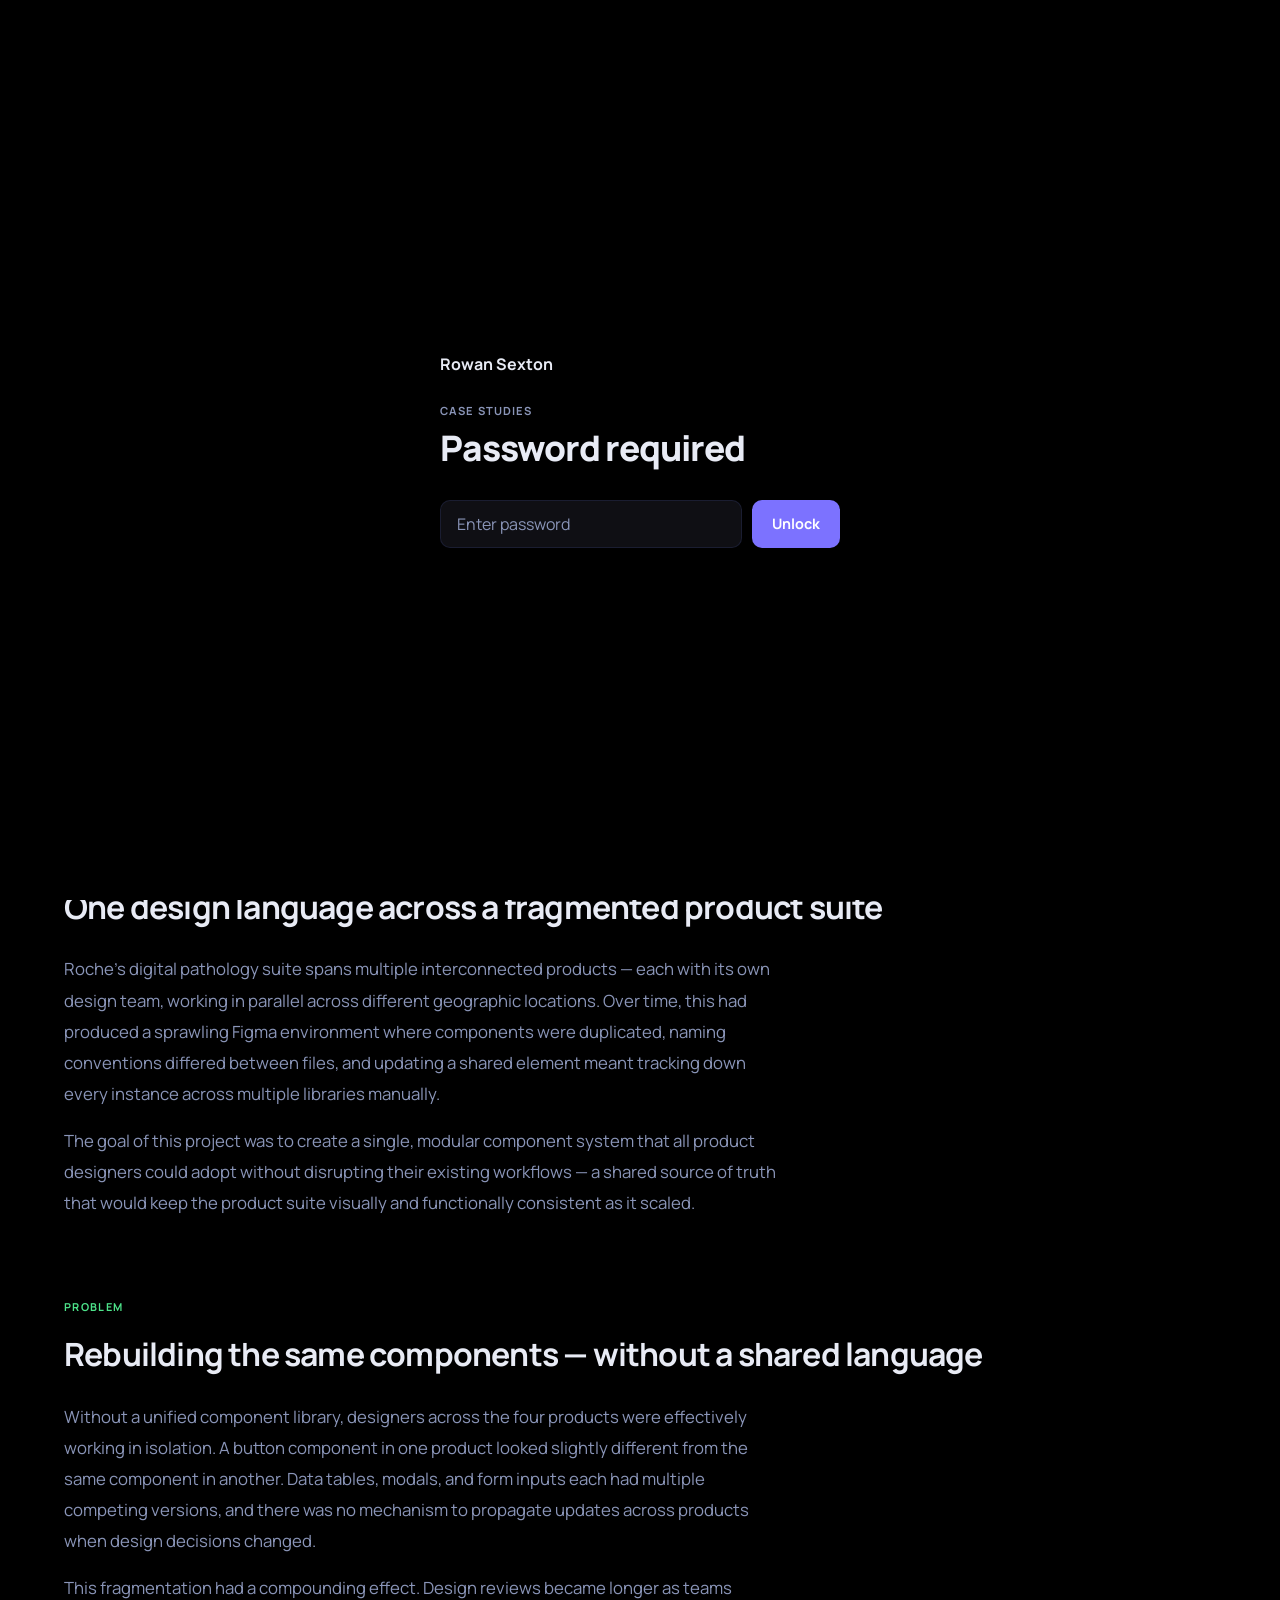
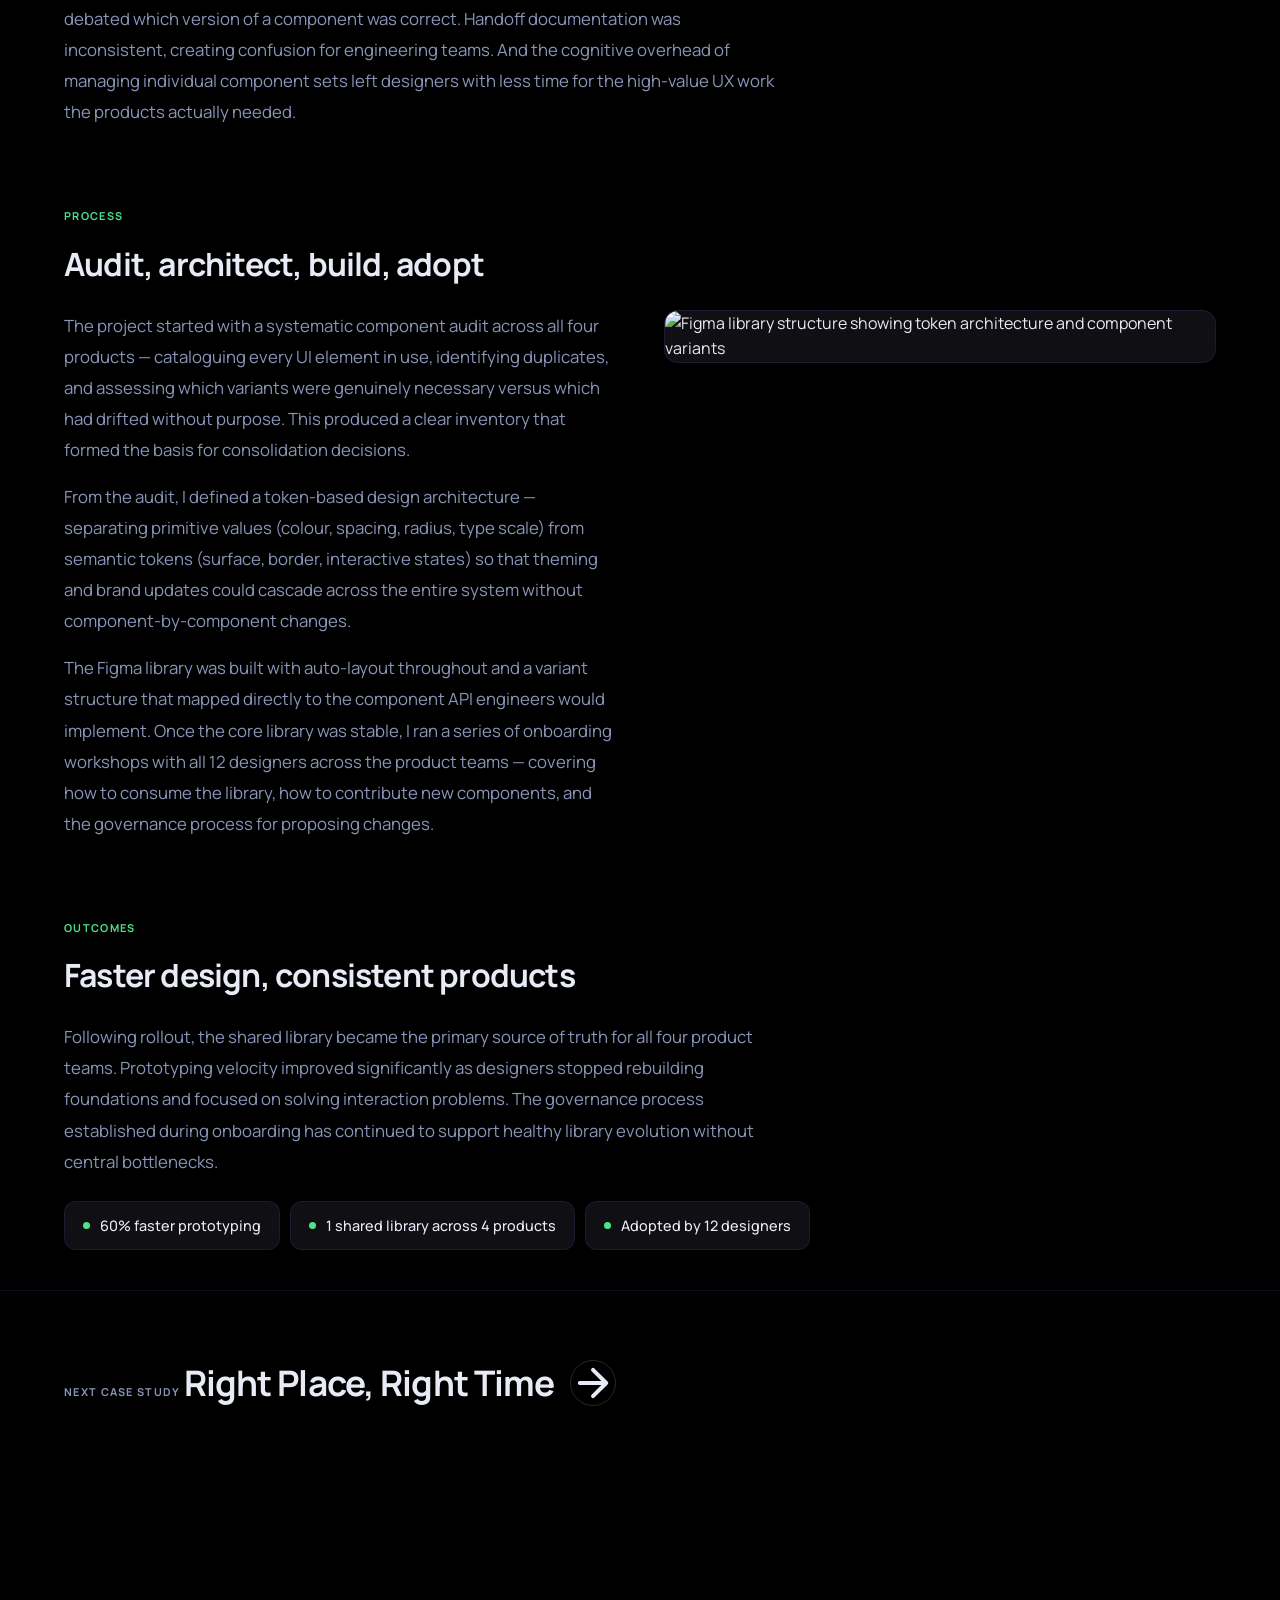
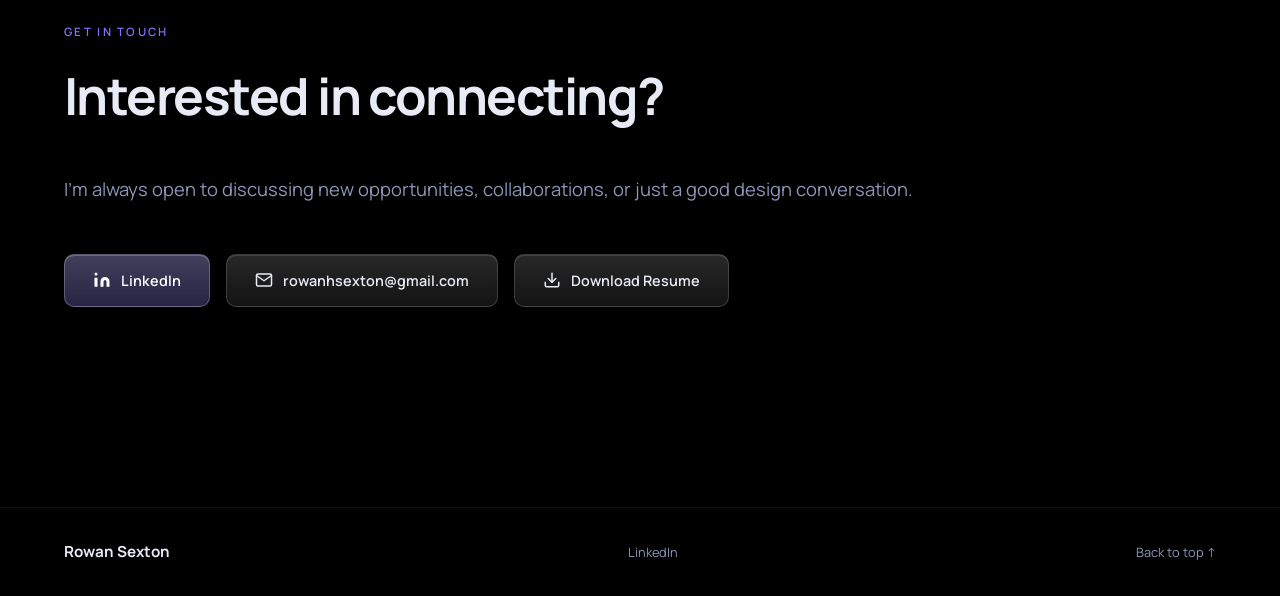
==== commit 67cf9856: "Add password gate to case study pages" ====
--- a/cs-modular-figma.html
+++ b/cs-modular-figma.html
@@ -10,6 +10,24 @@
   <link rel="stylesheet" href="style.css" />
 </head>
 <body style="--c: #4DE38A;">
+  <!-- PASSWORD GATE -->
+  <div class="pw-gate" id="pwGate">
+    <div class="pw-gate-inner">
+      <a href="index.html" class="pw-gate-logo">Rowan Sexton</a>
+      <div>
+        <p class="pw-gate-label">Case Studies</p>
+        <h2 class="pw-gate-title">Password required</h2>
+      </div>
+      <div style="width:100%">
+        <div class="pw-gate-form">
+          <input class="pw-gate-input" id="pwInput" type="password" placeholder="Enter password" autocomplete="off" />
+          <button class="pw-gate-btn" id="pwBtn">Unlock</button>
+        </div>
+        <p class="pw-gate-error" id="pwError">Incorrect password. Try again.</p>
+      </div>
+    </div>
+  </div>
+
 
   <!-- CURSOR GLOW -->
   <div class="cursor-glow" id="cursorGlow"></div>
--- a/style.css
+++ b/style.css
@@ -1484,6 +1484,90 @@
 }
 
 /* =============================================
+   PASSWORD GATE
+   ============================================= */
+
+.pw-gate {
+  position: fixed;
+  inset: 0;
+  z-index: 9999;
+  background: var(--bg);
+  display: flex;
+  align-items: center;
+  justify-content: center;
+  padding: 24px;
+}
+.pw-gate-inner {
+  width: 100%;
+  max-width: 400px;
+  display: flex;
+  flex-direction: column;
+  align-items: flex-start;
+  gap: 24px;
+}
+.pw-gate-logo {
+  font-family: 'Manrope', sans-serif;
+  font-weight: 700;
+  font-size: 1rem;
+  color: var(--text);
+  text-decoration: none;
+}
+.pw-gate-label {
+  font-size: 0.7rem;
+  font-weight: 700;
+  letter-spacing: 0.1em;
+  text-transform: uppercase;
+  color: var(--text-muted);
+}
+.pw-gate-title {
+  font-family: 'Manrope', sans-serif;
+  font-size: clamp(1.6rem, 3vw, 2.2rem);
+  font-weight: 800;
+  letter-spacing: -0.03em;
+  color: var(--text);
+  margin: 0;
+}
+.pw-gate-form {
+  display: flex;
+  gap: 10px;
+  width: 100%;
+}
+.pw-gate-input {
+  flex: 1;
+  background: var(--bg-card);
+  border: 1px solid var(--border);
+  border-radius: 10px;
+  padding: 12px 16px;
+  font-family: 'Manrope', sans-serif;
+  font-size: 1rem;
+  color: var(--text);
+  outline: none;
+  transition: border-color var(--transition);
+}
+.pw-gate-input::placeholder { color: var(--text-muted); }
+.pw-gate-input:focus { border-color: rgba(255,255,255,0.25); }
+.pw-gate-input.error { border-color: #ff5c5c; }
+.pw-gate-btn {
+  padding: 12px 20px;
+  background: var(--accent);
+  border: none;
+  border-radius: 10px;
+  font-family: 'Manrope', sans-serif;
+  font-size: 0.9rem;
+  font-weight: 700;
+  color: #fff;
+  cursor: pointer;
+  transition: opacity var(--transition);
+}
+.pw-gate-btn:hover { opacity: 0.85; }
+.pw-gate-error {
+  font-size: 0.82rem;
+  color: #ff5c5c;
+  display: none;
+}
+.pw-gate-error.visible { display: block; }
+
+/* =============================================
    ABOUT PAGE
    ============================================= */
 
